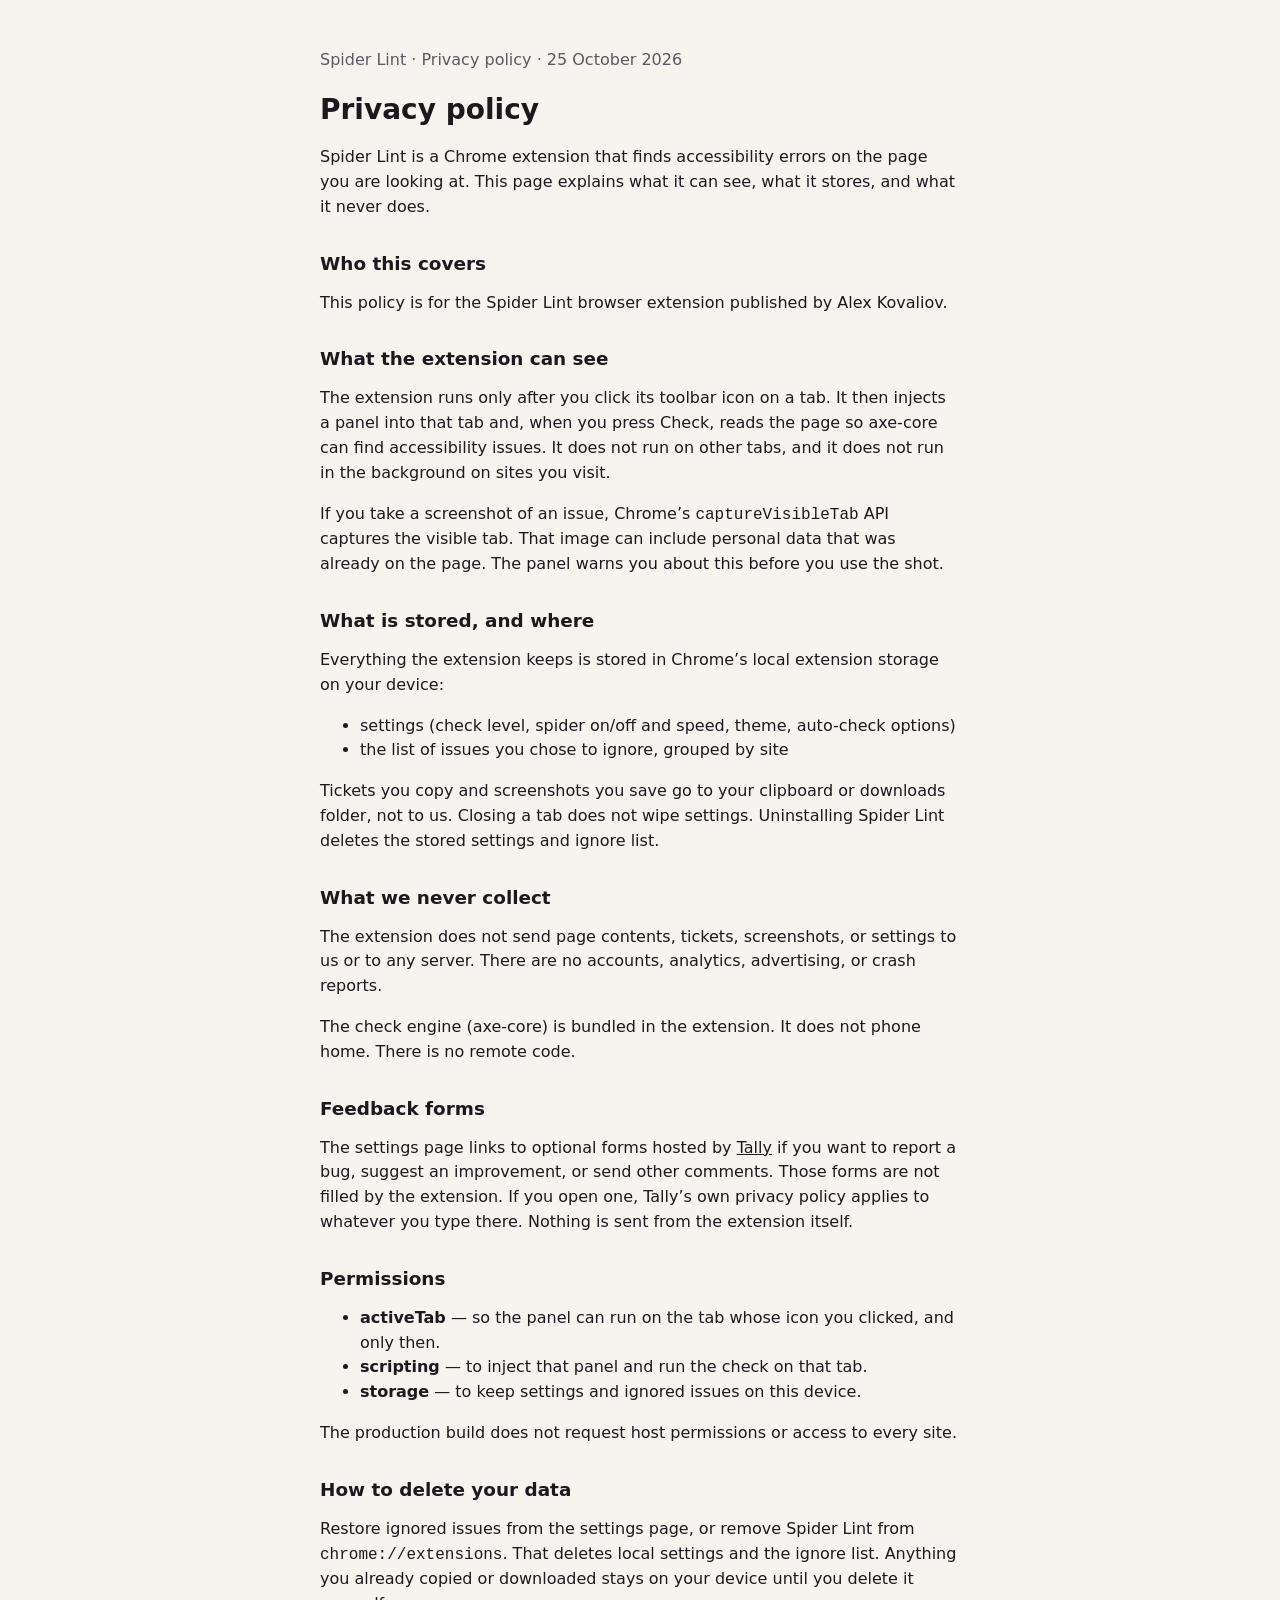
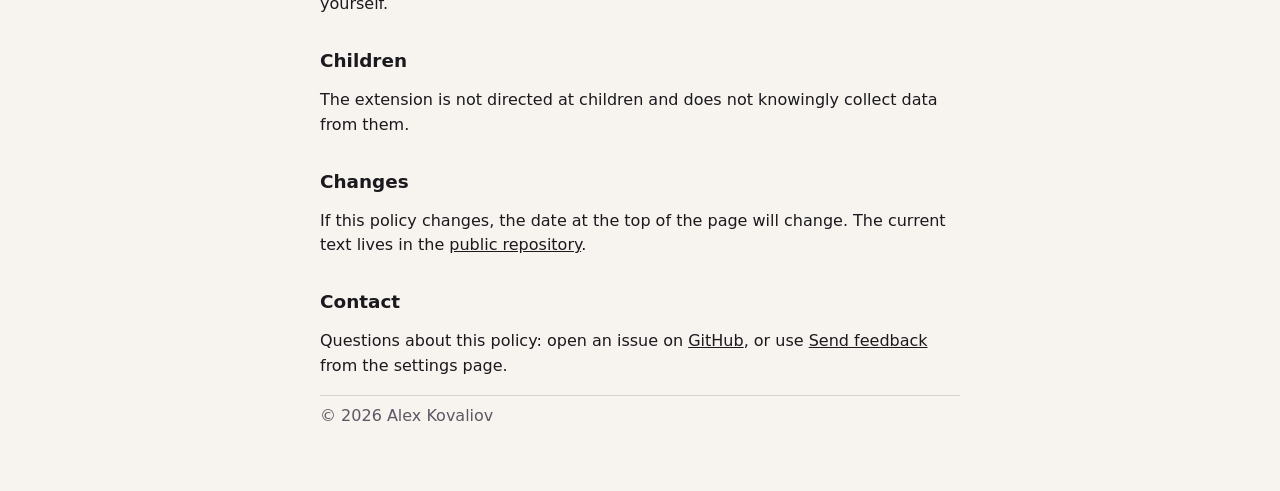
==== privacy.html @ 79761230 "Add Spider Lint site and privacy policy" ====
<!doctype html>
<html lang="en">
  <head>
    <meta charset="utf-8" />
    <meta name="viewport" content="width=device-width, initial-scale=1" />
    <title>Spider Lint privacy policy</title>
    <style>
      :root {
        color-scheme: light dark;
        --ink: #1b191e;
        --paper: #f7f4ef;
        --muted: #5c5863;
        --rule: #d8d2c8;
      }
      @media (prefers-color-scheme: dark) {
        :root {
          --ink: #f4f1ea;
          --paper: #16141a;
          --muted: #b3adb8;
          --rule: #3a3640;
        }
      }
      body {
        margin: 0 auto;
        max-width: 40rem;
        padding: 2rem 1.25rem 4rem;
        background: var(--paper);
        color: var(--ink);
        font:
          1rem/1.55 ui-sans-serif,
          system-ui,
          sans-serif;
      }
      h1,
      h2 {
        font-weight: 650;
        line-height: 1.25;
      }
      h1 {
        font-size: 1.75rem;
      }
      h2 {
        margin-top: 2rem;
        font-size: 1.15rem;
      }
      p,
      li {
        color: var(--ink);
      }
      .meta,
      footer {
        color: var(--muted);
      }
      a {
        color: inherit;
      }
      hr {
        border: 0;
        border-top: 1px solid var(--rule);
      }
    </style>
  </head>
  <body>
    <p class="meta">Spider Lint · Privacy policy · 25 October 2026</p>
    <h1>Privacy policy</h1>
    <p>
      Spider Lint is a Chrome extension that finds accessibility errors on the page you are looking
      at. This page explains what it can see, what it stores, and what it never does.
    </p>

    <h2>Who this covers</h2>
    <p>
      This policy is for the Spider Lint browser extension published by Alex Kovaliov.
    </p>

    <h2>What the extension can see</h2>
    <p>
      The extension runs only after you click its toolbar icon on a tab. It then injects a panel
      into that tab and, when you press Check, reads the page so axe-core can find accessibility
      issues. It does not run on other tabs, and it does not run in the background on sites you
      visit.
    </p>
    <p>
      If you take a screenshot of an issue, Chrome’s <code>captureVisibleTab</code> API captures the
      visible tab. That image can include personal data that was already on the page. The panel
      warns you about this before you use the shot.
    </p>

    <h2>What is stored, and where</h2>
    <p>
      Everything the extension keeps is stored in Chrome’s local extension storage on your device:
    </p>
    <ul>
      <li>settings (check level, spider on/off and speed, theme, auto-check options)</li>
      <li>the list of issues you chose to ignore, grouped by site</li>
    </ul>
    <p>
      Tickets you copy and screenshots you save go to your clipboard or downloads folder, not to us.
      Closing a tab does not wipe settings. Uninstalling Spider Lint deletes the stored settings and
      ignore list.
    </p>

    <h2>What we never collect</h2>
    <p>
      The extension does not send page contents, tickets, screenshots, or settings to us or to any
      server. There are no accounts, analytics, advertising, or crash reports.
    </p>
    <p>
      The check engine (axe-core) is bundled in the extension. It does not phone home. There is no
      remote code.
    </p>

    <h2>Feedback forms</h2>
    <p>
      The settings page links to optional forms hosted by
      <a href="https://tally.so">Tally</a> if you want to report a bug, suggest an improvement, or
      send other comments. Those forms are not filled by the extension. If you open one, Tally’s own
      privacy policy applies to whatever you type there. Nothing is sent from the extension itself.
    </p>

    <h2>Permissions</h2>
    <ul>
      <li>
        <strong>activeTab</strong> — so the panel can run on the tab whose icon you clicked, and
        only then.
      </li>
      <li><strong>scripting</strong> — to inject that panel and run the check on that tab.</li>
      <li><strong>storage</strong> — to keep settings and ignored issues on this device.</li>
    </ul>
    <p>The production build does not request host permissions or access to every site.</p>

    <h2>How to delete your data</h2>
    <p>
      Restore ignored issues from the settings page, or remove Spider Lint from
      <code>chrome://extensions</code>. That deletes local settings and the ignore list. Anything
      you already copied or downloaded stays on your device until you delete it yourself.
    </p>

    <h2>Children</h2>
    <p>The extension is not directed at children and does not knowingly collect data from them.</p>

    <h2>Changes</h2>
    <p>
      If this policy changes, the date at the top of the page will change. The current text lives in
      the
      <a href="https://github.com/AlexKovaliov/spider-lint-site">public repository</a>.
    </p>

    <h2>Contact</h2>
    <p>
      Questions about this policy: open an issue on
      <a href="https://github.com/AlexKovaliov/spider-lint-site/issues">GitHub</a>, or use
      <a href="https://tally.so/r/OQDpBK">Send feedback</a> from the settings page.
    </p>
    <hr />
    <footer>© 2026 Alex Kovaliov</footer>
  </body>
</html>
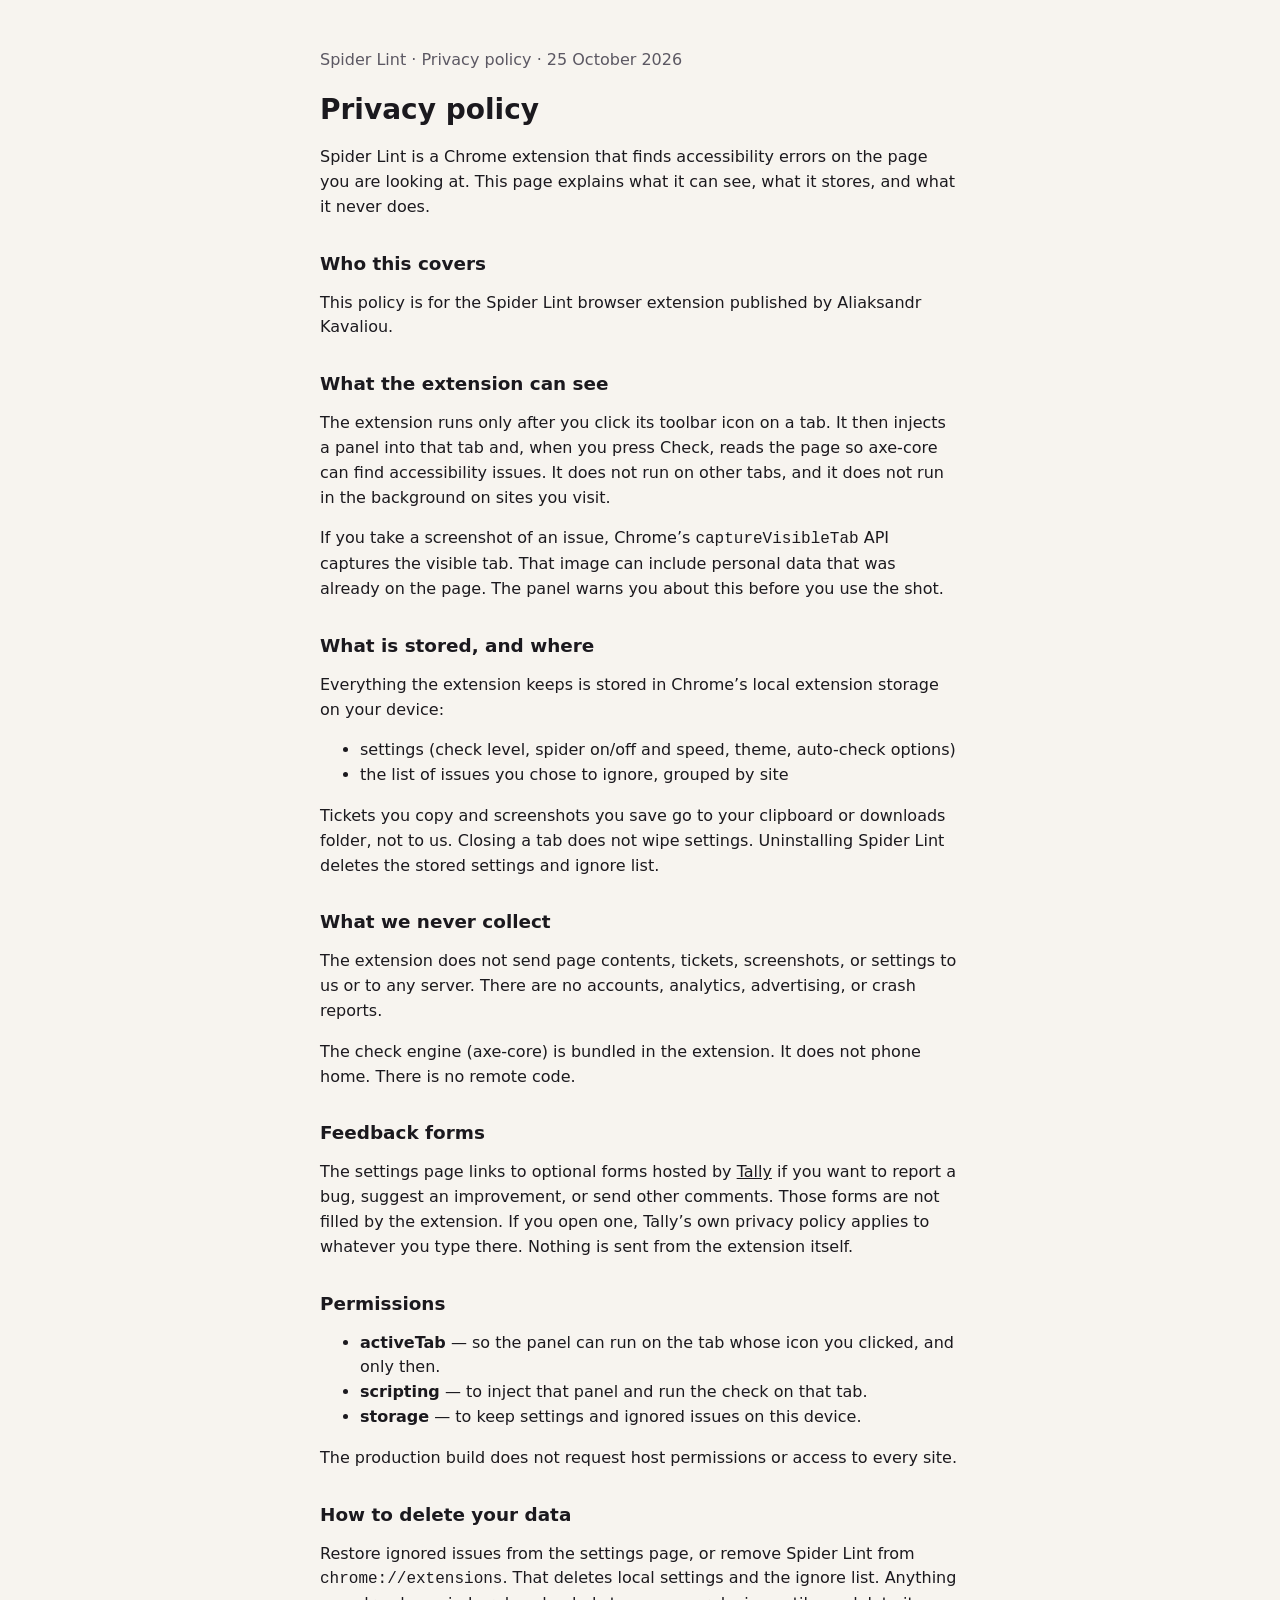
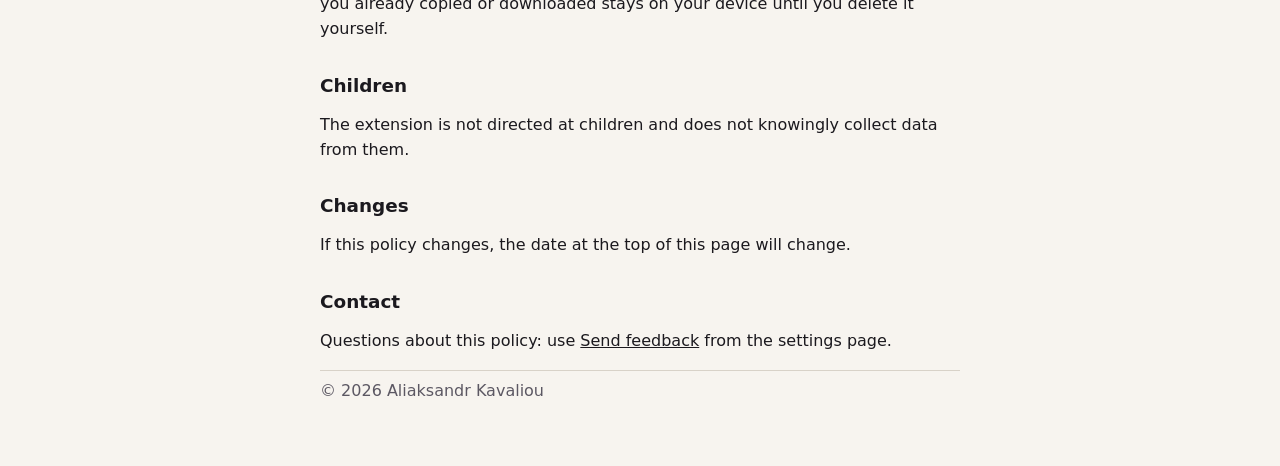
==== commit d9928efe: "Update privacy policy author and contact" ====
--- a/privacy.html
+++ b/privacy.html
@@ -69,9 +69,7 @@
     </p>
 
     <h2>Who this covers</h2>
-    <p>
-      This policy is for the Spider Lint browser extension published by Alex Kovaliov.
-    </p>
+    <p>This policy is for the Spider Lint browser extension published by Aliaksandr Kavaliou.</p>
 
     <h2>What the extension can see</h2>
     <p>
@@ -140,19 +138,14 @@
     <p>The extension is not directed at children and does not knowingly collect data from them.</p>
 
     <h2>Changes</h2>
-    <p>
-      If this policy changes, the date at the top of the page will change. The current text lives in
-      the
-      <a href="https://github.com/AlexKovaliov/spider-lint-site">public repository</a>.
-    </p>
+    <p>If this policy changes, the date at the top of this page will change.</p>
 
     <h2>Contact</h2>
     <p>
-      Questions about this policy: open an issue on
-      <a href="https://github.com/AlexKovaliov/spider-lint-site/issues">GitHub</a>, or use
+      Questions about this policy: use
       <a href="https://tally.so/r/OQDpBK">Send feedback</a> from the settings page.
     </p>
     <hr />
-    <footer>© 2026 Alex Kovaliov</footer>
+    <footer>© 2026 Aliaksandr Kavaliou</footer>
   </body>
 </html>
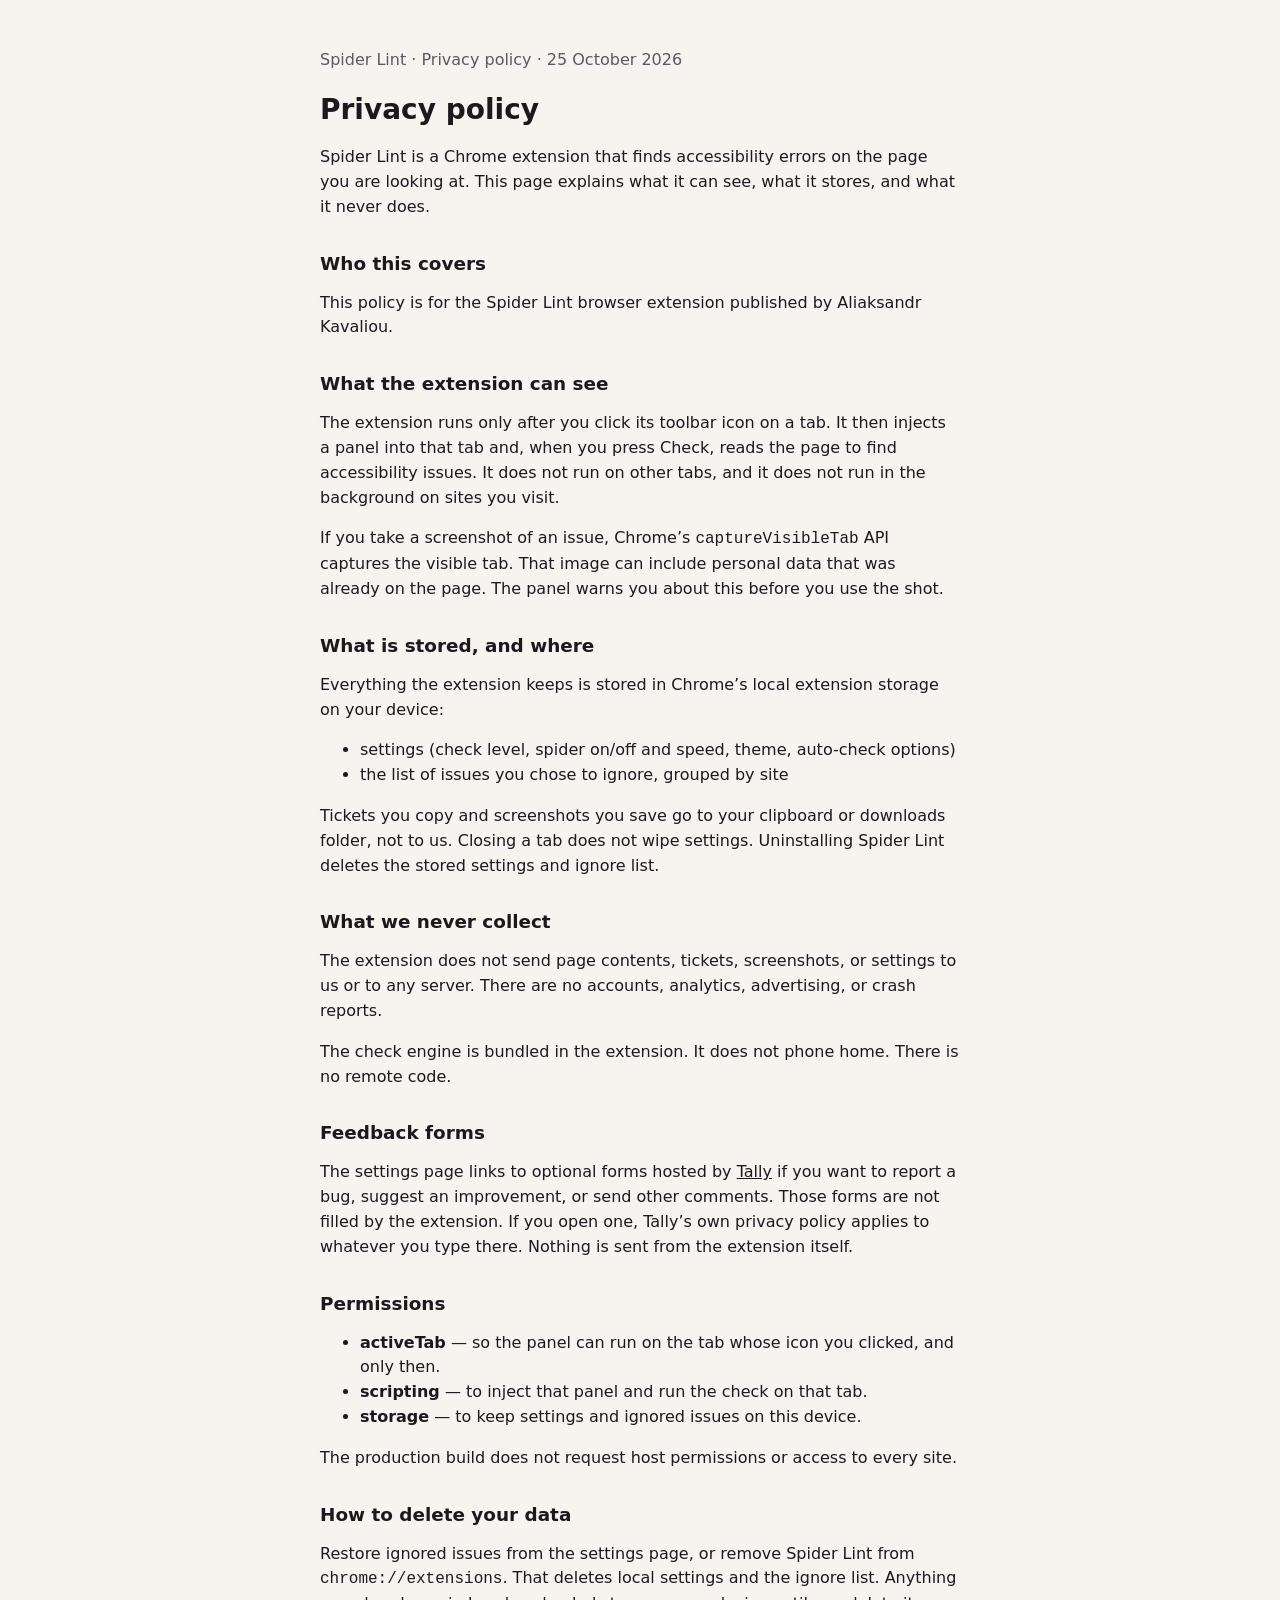
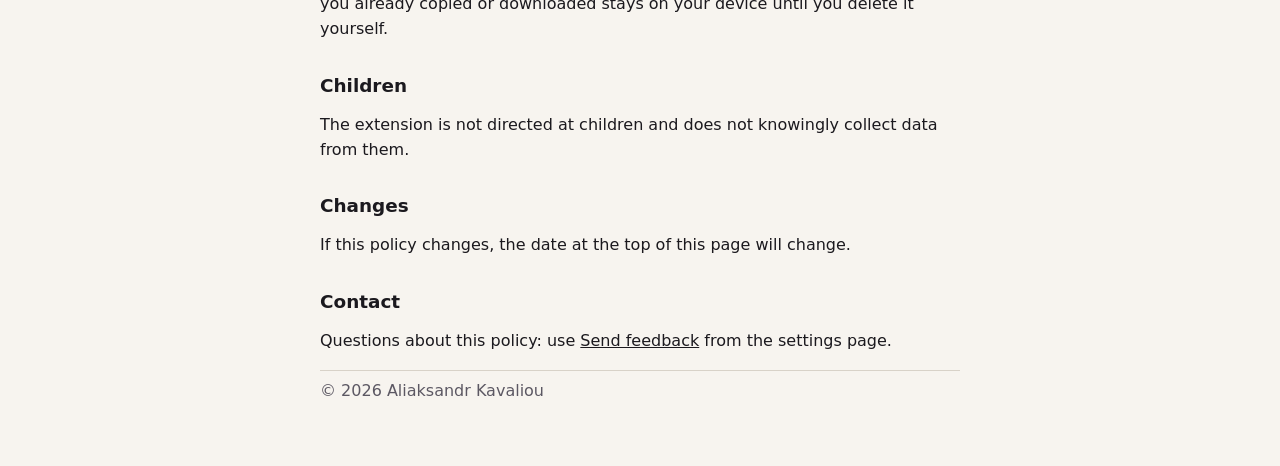
==== commit 9493aa9b: "Removes the check engine name from the privacy policy" ====
--- a/privacy.html
+++ b/privacy.html
@@ -74,9 +74,8 @@
     <h2>What the extension can see</h2>
     <p>
       The extension runs only after you click its toolbar icon on a tab. It then injects a panel
-      into that tab and, when you press Check, reads the page so axe-core can find accessibility
-      issues. It does not run on other tabs, and it does not run in the background on sites you
-      visit.
+      into that tab and, when you press Check, reads the page to find accessibility issues. It does
+      not run on other tabs, and it does not run in the background on sites you visit.
     </p>
     <p>
       If you take a screenshot of an issue, Chrome’s <code>captureVisibleTab</code> API captures the
@@ -104,8 +103,7 @@
       server. There are no accounts, analytics, advertising, or crash reports.
     </p>
     <p>
-      The check engine (axe-core) is bundled in the extension. It does not phone home. There is no
-      remote code.
+      The check engine is bundled in the extension. It does not phone home. There is no remote code.
     </p>
 
     <h2>Feedback forms</h2>
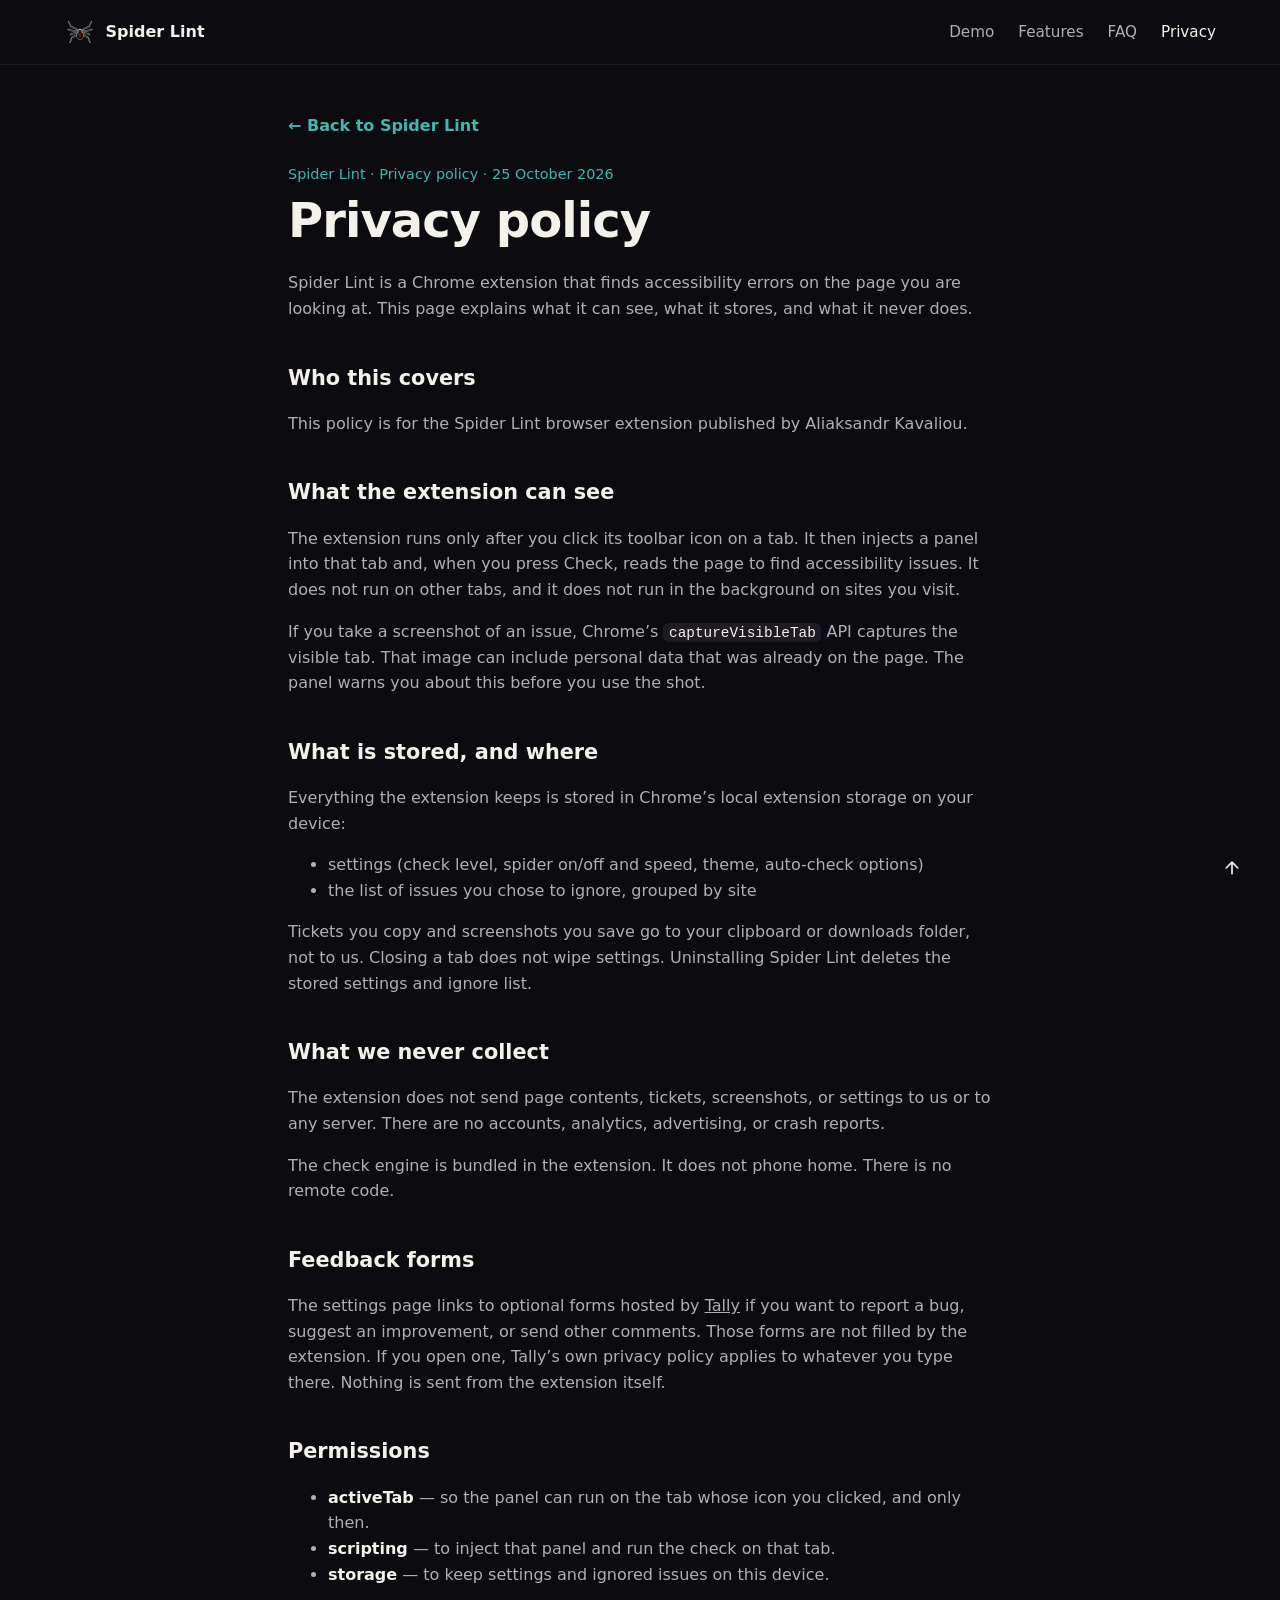
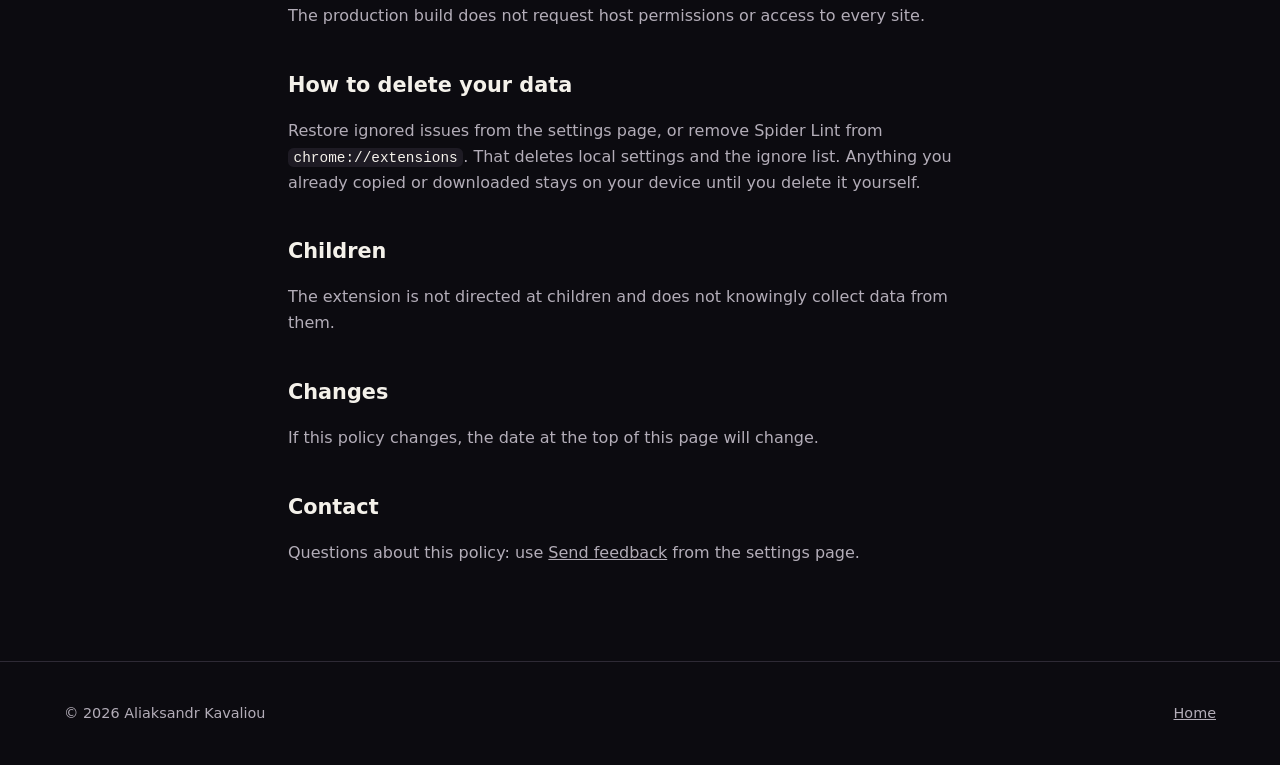
==== commit 524e1f68: "Updates the site for 0.4.0" ====
--- a/privacy.html
+++ b/privacy.html
@@ -1,149 +1,155 @@
 <!doctype html>
-<html lang="en">
+<html lang="en" class="page">
   <head>
     <meta charset="utf-8" />
     <meta name="viewport" content="width=device-width, initial-scale=1" />
     <title>Spider Lint privacy policy</title>
-    <style>
-      :root {
-        color-scheme: light dark;
-        --ink: #1b191e;
-        --paper: #f7f4ef;
-        --muted: #5c5863;
-        --rule: #d8d2c8;
-      }
-      @media (prefers-color-scheme: dark) {
-        :root {
-          --ink: #f4f1ea;
-          --paper: #16141a;
-          --muted: #b3adb8;
-          --rule: #3a3640;
-        }
-      }
-      body {
-        margin: 0 auto;
-        max-width: 40rem;
-        padding: 2rem 1.25rem 4rem;
-        background: var(--paper);
-        color: var(--ink);
-        font:
-          1rem/1.55 ui-sans-serif,
-          system-ui,
-          sans-serif;
-      }
-      h1,
-      h2 {
-        font-weight: 650;
-        line-height: 1.25;
-      }
-      h1 {
-        font-size: 1.75rem;
-      }
-      h2 {
-        margin-top: 2rem;
-        font-size: 1.15rem;
-      }
-      p,
-      li {
-        color: var(--ink);
-      }
-      .meta,
-      footer {
-        color: var(--muted);
-      }
-      a {
-        color: inherit;
-      }
-      hr {
-        border: 0;
-        border-top: 1px solid var(--rule);
-      }
-    </style>
+    <meta
+      name="description"
+      content="What the Spider Lint Chrome extension can see, what it stores on your device, and what it never sends anywhere."
+    />
+    <meta name="theme-color" content="#0c0b10" />
+    <link rel="canonical" href="https://alexkovaliov.github.io/spider-lint-site/privacy.html" />
+    <link rel="icon" type="image/png" sizes="32x32" href="./assets/brand/favicon-32.png" />
+    <link rel="icon" type="image/png" sizes="256x256" href="./assets/brand/spider.png" />
+    <link rel="apple-touch-icon" href="./assets/brand/spider.png" />
+    <link rel="stylesheet" href="./assets/styles/privacy.css" />
+    <script src="./assets/scripts/top/scrollTop.js" defer></script>
   </head>
-  <body>
-    <p class="meta">Spider Lint · Privacy policy · 25 October 2026</p>
-    <h1>Privacy policy</h1>
-    <p>
-      Spider Lint is a Chrome extension that finds accessibility errors on the page you are looking
-      at. This page explains what it can see, what it stores, and what it never does.
-    </p>
+  <body class="page__body">
+    <a class="skip-link" href="#main">Skip to content</a>
+    <header class="header" aria-label="Spider Lint">
+      <div class="container header__inner">
+        <a class="header__brand" href="./index.html">
+          <img class="header__logo" src="./assets/brand/spider.png" width="32" height="32" alt="" />
+          Spider Lint
+        </a>
+        <nav class="header__nav" aria-label="Main">
+          <a class="header__link" href="./index.html#demo">Demo</a>
+          <a class="header__link" href="./index.html#features">Features</a>
+          <a class="header__link" href="./index.html#faq">FAQ</a>
+          <a class="header__link header__link--current" href="./privacy.html" aria-current="page"
+            >Privacy</a
+          >
+        </nav>
+      </div>
+    </header>
+    <main id="main" class="container policy" aria-labelledby="policy-title">
+      <a class="policy__back" href="./index.html">← Back to Spider Lint</a>
+      <p class="policy__meta">Spider Lint · Privacy policy · 25 October 2026</p>
+      <h1 class="policy__title" id="policy-title">Privacy policy</h1>
+      <p class="policy__text">
+        Spider Lint is a Chrome extension that finds accessibility errors on the page you are
+        looking at. This page explains what it can see, what it stores, and what it never does.
+      </p>
 
-    <h2>Who this covers</h2>
-    <p>This policy is for the Spider Lint browser extension published by Aliaksandr Kavaliou.</p>
+      <h2 class="policy__heading">Who this covers</h2>
+      <p class="policy__text">
+        This policy is for the Spider Lint browser extension published by Aliaksandr Kavaliou.
+      </p>
 
-    <h2>What the extension can see</h2>
-    <p>
-      The extension runs only after you click its toolbar icon on a tab. It then injects a panel
-      into that tab and, when you press Check, reads the page to find accessibility issues. It does
-      not run on other tabs, and it does not run in the background on sites you visit.
-    </p>
-    <p>
-      If you take a screenshot of an issue, Chrome’s <code>captureVisibleTab</code> API captures the
-      visible tab. That image can include personal data that was already on the page. The panel
-      warns you about this before you use the shot.
-    </p>
+      <h2 class="policy__heading">What the extension can see</h2>
+      <p class="policy__text">
+        The extension runs only after you click its toolbar icon on a tab. It then injects a panel
+        into that tab and, when you press Check, reads the page to find accessibility issues. It
+        does not run on other tabs, and it does not run in the background on sites you visit.
+      </p>
+      <p class="policy__text">
+        If you take a screenshot of an issue, Chrome’s
+        <code class="policy__code">captureVisibleTab</code> API captures the visible tab. That image
+        can include personal data that was already on the page. The panel warns you about this
+        before you use the shot.
+      </p>
 
-    <h2>What is stored, and where</h2>
-    <p>
-      Everything the extension keeps is stored in Chrome’s local extension storage on your device:
-    </p>
-    <ul>
-      <li>settings (check level, spider on/off and speed, theme, auto-check options)</li>
-      <li>the list of issues you chose to ignore, grouped by site</li>
-    </ul>
-    <p>
-      Tickets you copy and screenshots you save go to your clipboard or downloads folder, not to us.
-      Closing a tab does not wipe settings. Uninstalling Spider Lint deletes the stored settings and
-      ignore list.
-    </p>
+      <h2 class="policy__heading" id="stored-title">What is stored, and where</h2>
+      <p class="policy__text">
+        Everything the extension keeps is stored in Chrome’s local extension storage on your device:
+      </p>
+      <ul class="policy__list" aria-labelledby="stored-title">
+        <li class="policy__item">
+          settings (check level, spider on/off and speed, theme, auto-check options)
+        </li>
+        <li class="policy__item">the list of issues you chose to ignore, grouped by site</li>
+      </ul>
+      <p class="policy__text">
+        Tickets you copy and screenshots you save go to your clipboard or downloads folder, not to
+        us. Closing a tab does not wipe settings. Uninstalling Spider Lint deletes the stored
+        settings and ignore list.
+      </p>
 
-    <h2>What we never collect</h2>
-    <p>
-      The extension does not send page contents, tickets, screenshots, or settings to us or to any
-      server. There are no accounts, analytics, advertising, or crash reports.
-    </p>
-    <p>
-      The check engine is bundled in the extension. It does not phone home. There is no remote code.
-    </p>
+      <h2 class="policy__heading">What we never collect</h2>
+      <p class="policy__text">
+        The extension does not send page contents, tickets, screenshots, or settings to us or to any
+        server. There are no accounts, analytics, advertising, or crash reports.
+      </p>
+      <p class="policy__text">
+        The check engine is bundled in the extension. It does not phone home. There is no remote
+        code.
+      </p>
 
-    <h2>Feedback forms</h2>
-    <p>
-      The settings page links to optional forms hosted by
-      <a href="https://tally.so">Tally</a> if you want to report a bug, suggest an improvement, or
-      send other comments. Those forms are not filled by the extension. If you open one, Tally’s own
-      privacy policy applies to whatever you type there. Nothing is sent from the extension itself.
-    </p>
+      <h2 class="policy__heading">Feedback forms</h2>
+      <p class="policy__text">
+        The settings page links to optional forms hosted by
+        <a class="policy__link" href="https://tally.so">Tally</a> if you want to report a bug,
+        suggest an improvement, or send other comments. Those forms are not filled by the extension.
+        If you open one, Tally’s own privacy policy applies to whatever you type there. Nothing is
+        sent from the extension itself.
+      </p>
 
-    <h2>Permissions</h2>
-    <ul>
-      <li>
-        <strong>activeTab</strong> — so the panel can run on the tab whose icon you clicked, and
-        only then.
-      </li>
-      <li><strong>scripting</strong> — to inject that panel and run the check on that tab.</li>
-      <li><strong>storage</strong> — to keep settings and ignored issues on this device.</li>
-    </ul>
-    <p>The production build does not request host permissions or access to every site.</p>
+      <h2 class="policy__heading" id="permissions-title">Permissions</h2>
+      <ul class="policy__list" aria-labelledby="permissions-title">
+        <li class="policy__item">
+          <strong class="policy__strong">activeTab</strong> — so the panel can run on the tab whose
+          icon you clicked, and only then.
+        </li>
+        <li class="policy__item">
+          <strong class="policy__strong">scripting</strong> — to inject that panel and run the check
+          on that tab.
+        </li>
+        <li class="policy__item">
+          <strong class="policy__strong">storage</strong> — to keep settings and ignored issues on
+          this device.
+        </li>
+      </ul>
+      <p class="policy__text">
+        The production build does not request host permissions or access to every site.
+      </p>
 
-    <h2>How to delete your data</h2>
-    <p>
-      Restore ignored issues from the settings page, or remove Spider Lint from
-      <code>chrome://extensions</code>. That deletes local settings and the ignore list. Anything
-      you already copied or downloaded stays on your device until you delete it yourself.
-    </p>
+      <h2 class="policy__heading">How to delete your data</h2>
+      <p class="policy__text">
+        Restore ignored issues from the settings page, or remove Spider Lint from
+        <code class="policy__code">chrome://extensions</code>. That deletes local settings and the
+        ignore list. Anything you already copied or downloaded stays on your device until you delete
+        it yourself.
+      </p>
 
-    <h2>Children</h2>
-    <p>The extension is not directed at children and does not knowingly collect data from them.</p>
+      <h2 class="policy__heading">Children</h2>
+      <p class="policy__text">
+        The extension is not directed at children and does not knowingly collect data from them.
+      </p>
 
-    <h2>Changes</h2>
-    <p>If this policy changes, the date at the top of this page will change.</p>
+      <h2 class="policy__heading">Changes</h2>
+      <p class="policy__text">
+        If this policy changes, the date at the top of this page will change.
+      </p>
 
-    <h2>Contact</h2>
-    <p>
-      Questions about this policy: use
-      <a href="https://tally.so/r/OQDpBK">Send feedback</a> from the settings page.
-    </p>
-    <hr />
-    <footer>© 2026 Aliaksandr Kavaliou</footer>
+      <h2 class="policy__heading">Contact</h2>
+      <p class="policy__text">
+        Questions about this policy: use
+        <a class="policy__link" href="https://tally.so/r/OQDpBK">Send feedback</a> from the settings
+        page.
+      </p>
+    </main>
+    <footer class="footer" aria-label="Site footer">
+      <div class="container footer__inner">
+        <span class="footer__copyright">© 2026 Aliaksandr Kavaliou</span>
+        <a class="footer__link" href="./index.html">Home</a>
+      </div>
+      <a class="to-top" href="#main" aria-label="Back to top">
+        <svg class="to-top__icon" viewBox="0 0 24 24" aria-hidden="true">
+          <path d="M12 19V5M5 12l7-7 7 7" />
+        </svg>
+      </a>
+    </footer>
   </body>
 </html>
--- a/assets/styles/privacy.css
+++ b/assets/styles/privacy.css
@@ -0,0 +1,5 @@
+@import url('./base/base.css');
+@import url('./header/header.css');
+@import url('./sections/sections.css');
+@import url('./policy/policy.css');
+@import url('./top/top.css');
